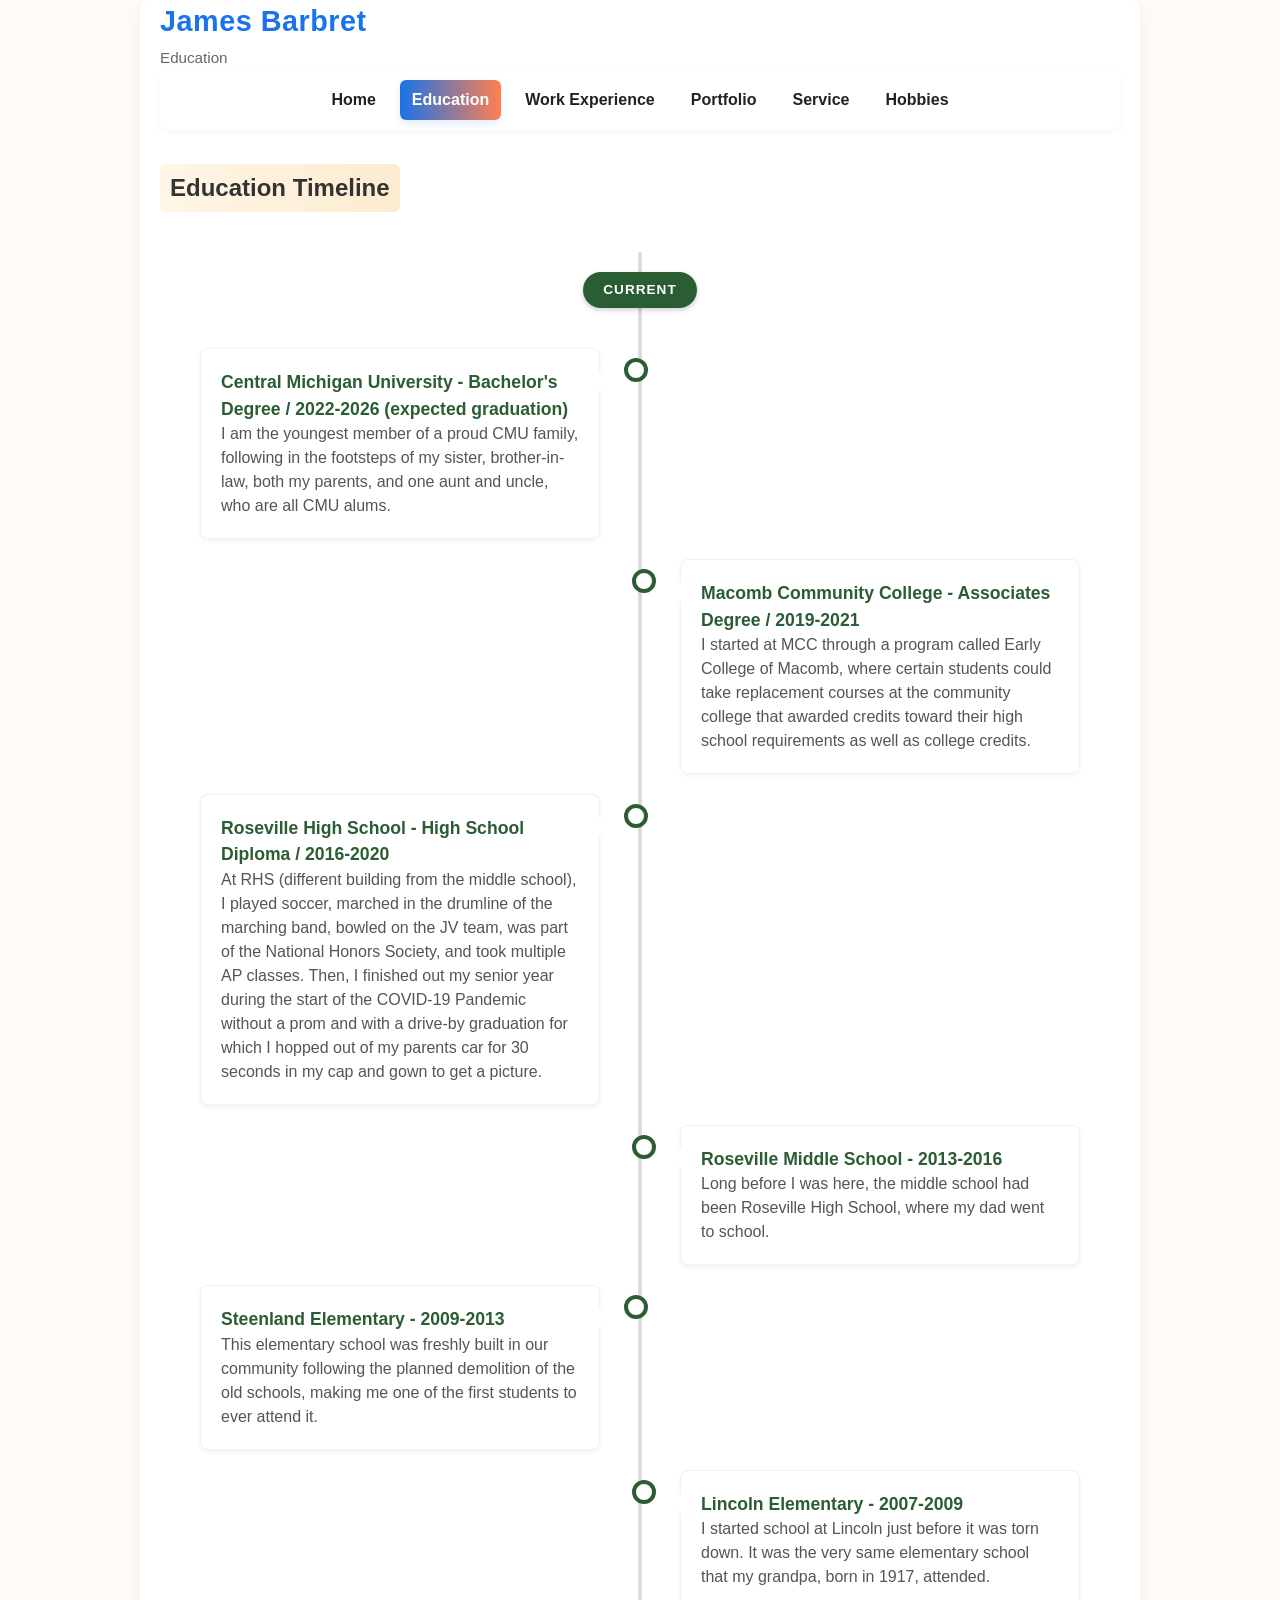
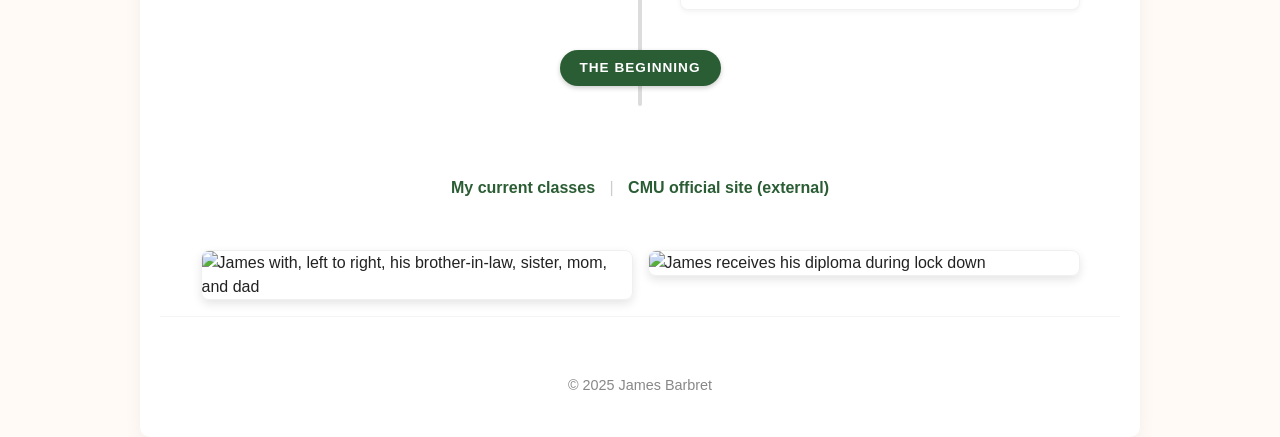
==== education.html @ 0f3dea47 "Add files via upload" ====
<!DOCTYPE html>
<html lang="en">
<head>
  <meta charset="utf-8" />
  <title>Education - James Barbret</title>
  <link rel="stylesheet" href="styles.css">

  <style>
    /* --- Your Original Base Styles --- */
    body { 
        background-color: #fffaf6; 
        font-family: 'Segoe UI', Tahoma, Geneva, Verdana, sans-serif;
    }
    
    .container {
        max-width: 1000px;
        margin: 0 auto;
        padding: 0 20px;
    }

    .edu-header { 
        padding: 16px 0; 
        border-bottom: 1px solid rgba(0,0,0,0.04); 
    }
    
    /* --- Timeline CSS --- */
    
    .timeline {
        position: relative;
        max-width: 1000px;
        margin: 40px auto;
        padding: 20px 0; /* Add space for labels */
    }

    /* The vertical line */
    .timeline::after {
        content: '';
        position: absolute;
        width: 4px;
        background-color: #dcdcdc;
        top: 0;
        bottom: 0;
        left: 50%;
        margin-left: -2px;
        border-radius: 2px;
        z-index: 0; /* Behind the labels */
    }

    /* --- Timeline Start/End Labels --- */
    .timeline-label {
        background: #2b5d34; /* Your Green */
        color: white;
        width: fit-content;
        padding: 8px 20px;
        border-radius: 50px;
        margin: 0 auto; /* Centers it */
        position: relative;
        z-index: 2; /* Sits on top of the line */
        font-weight: bold;
        text-transform: uppercase;
        letter-spacing: 1px;
        font-size: 0.85rem;
        box-shadow: 0 2px 5px rgba(0,0,0,0.2);
        text-align: center;
    }

    .timeline-label.top { margin-bottom: 30px; }
    .timeline-label.bottom { margin-top: 30px; }

    /* --- Timeline Items --- */
    .school {
        padding: 10px 40px;
        position: relative;
        width: 50%;
        box-sizing: border-box;
        background: transparent;
    }

    .school-content {
        padding: 20px;
        background: #fff;
        border-radius: 8px;
        position: relative;
        box-shadow: 0 2px 5px rgba(0,0,0,0.05);
        border: 1px solid rgba(0,0,0,0.05);
    }

    .school h3 {
        margin-top: 0;
        color: #2b5d34;
        font-size: 1.1rem;
    }

    .school p {
        margin-bottom: 0;
        color: #555;
        line-height: 1.5;
    }

    /* The Dot on the line */
    .school::after {
        content: '';
        position: absolute;
        width: 16px;
        height: 16px;
        right: -8px; 
        background-color: #fff;
        border: 4px solid #2b5d34;
        top: 20px;
        border-radius: 50%;
        z-index: 1;
    }

    /* Left and Right positioning */
    .school.left { left: 0; }
    .school.right { left: 50%; }

    .school.right::after { left: -8px; }

    /* Arrows */
    .school.left .school-content::before {
        content: " ";
        height: 0; position: absolute; top: 22px; width: 0; z-index: 1;
        right: -10px;
        border: medium solid white;
        border-width: 10px 0 10px 10px;
        border-color: transparent transparent transparent #fff;
    }
    .school.right .school-content::before {
        content: " ";
        height: 0; position: absolute; top: 22px; width: 0; z-index: 1;
        left: -10px;
        border: medium solid white;
        border-width: 10px 10px 10px 0;
        border-color: transparent #fff transparent transparent;
    }

    /* --- Footer Elements --- */
    .sub-links { text-align: center; padding: 30px 0; }
    .sub-links a { color: #2b5d34; text-decoration: none; font-weight: bold; margin: 0 10px; }
    .sub-links a:hover { text-decoration: underline; }

    .image-grid { display: flex; justify-content: center; gap: 15px; flex-wrap: wrap; margin-top: 20px; }
    .image-grid img { max-width: 45%; border-radius: 8px; box-shadow: 0 4px 10px rgba(0,0,0,0.1); }
    
    #site-footer { text-align: center; padding: 40px 0; color: #888; font-size: 0.9rem; }

    /* --- Mobile Responsive --- */
    @media screen and (max-width: 768px) {
        .timeline::after { left: 31px; }
        .timeline-label { margin-left: 0; } /* Align labels left to match line */
        
        .school { width: 100%; padding-left: 70px; padding-right: 25px; }
        .school.right { left: 0%; }

        .school::after { left: 21px; } 
        .school.right::after { left: 21px; }

        .school.right .school-content::before {
            left: auto; right: 100%; 
            border-width: 10px 10px 10px 0;
            border-color: transparent #fff transparent transparent; 
        }
    }
  </style>
</head>
<body>

  <div class="container">
    <div id="site-title">James Barbret</div>
    <div id="page-subtitle">Education</div>

    
      <nav class="navbar">
  <a href="index.html">Home</a>
  <a href="education.html" class="active">Education</a>
  <a href="work.html">Work Experience</a>
  <a href="portfolio.html">Portfolio</a>
  <a href="service.html">Service</a>
  <a href="hobbies.html">Hobbies</a>
</nav>

    <section class="edu-header">
      <h2 class="highlight" style="text-align:center;">Education Timeline</h2>
      
      <div class="timeline">
        
        <div class="timeline-label top">Current</div>

        <div class="school left">
            <div class="school-content">
                <h3>Central Michigan University - Bachelor's Degree / 2022-2026 (expected graduation)</h3>
            <p>I am the youngest member of a proud CMU family, following in the footsteps of my sister, brother-in-law, both my parents, and one aunt and uncle, who are all CMU alums.</p>
            </div>
        </div>

        <div class="school right">
            <div class="school-content">
                <h3>Macomb Community College - Associates Degree / 2019-2021</h3>
            <p>
                I started at MCC through a program called Early College of Macomb, where certain students could take replacement courses
                at the community college that awarded credits toward their high school requirements as well as college credits.
            </p>
            </div>
        </div>

        <div class="school left">
            <div class="school-content">
                <h3>Roseville High School - High School Diploma / 2016-2020</h3>
            <p>
                At RHS (different building from the middle school), I played soccer, marched in the drumline of the marching band, bowled on the JV team, was part of the National Honors Society,
                and took multiple AP classes. Then, I finished out my senior year during the start of the COVID-19 Pandemic without a prom and with a drive-by graduation
                for which I hopped out of my parents car for 30 seconds in my cap and gown to get a picture.
            </p>
            </div>
        </div>

        <div class="school right">
            <div class="school-content">
                <h3>Roseville Middle School - 2013-2016</h3>
            <p>Long before I was here, the middle school had been Roseville High School, where my dad went to school.</p>
            </div>
        </div>

        <div class="school left">
            <div class="school-content">
                <h3>Steenland Elementary - 2009-2013</h3>
            <p>This elementary school was freshly built in our community following the planned demolition of the old schools, making me one of the first students to ever attend it.</p>
            </div>
        </div>

        <div class="school right">
            <div class="school-content">
                <h3>Lincoln Elementary - 2007-2009</h3>
            <p>I started school at Lincoln just before it was torn down. It was the very same elementary school that my grandpa, born in 1917, attended.</p>
            </div>
        </div>

        <div class="timeline-label bottom">The Beginning</div>

      </div> <div class="sub-links">
        <a href="edu_cmu.html">My current classes</a>
        <span style="color:#ccc">|</span>
        <a href="https://www.cmich.edu" target="_blank">CMU official site (external)</a>
      </div>

      <div class="image-grid">
        <img src="images/FireUpFamily.jpg" alt="James with, left to right, his brother-in-law, sister, mom, and dad">
        <img src="images/StageGrad.jpg" alt="James receives his diploma during lock down">
      </div>
    </section>

    <footer id="site-footer">© 2025 James Barbret</footer>
  </div>

</body>
</html>
---- styles.css ----
/* --- External stylesheet (styles.css) --- */

/* Basic reset */
* { box-sizing: border-box; margin: 0; padding: 0; }

/* Site-wide variables */
:root{
  --primary: #1a73e8;
  --accent: #ff7f50;
  --text: #222;
  --muted: #666;
  --bg: #f7f9fc;
  --nav-bg: #ffffff;
}

/* Page layout */
body {
  font-family: "Segoe UI", Roboto, Arial, sans-serif;
  color: var(--text);
  background-color: var(--bg);
  line-height: 1.5;
  min-height: 100vh;
}

/* Wrapper */
.container {
  width: 92%;
  max-width: 1000px;
  margin: 20px auto;
  padding: 20px;
  background: white;
  border-radius: 10px;
  box-shadow: 0 6px 18px rgba(0,0,0,0.05);
}

#site-title {
  font-size: 1.8rem;
  color: var(--primary);
  font-weight: 700;
  letter-spacing: 0.5px;
}
#page-subtitle {
  color: var(--muted);
  font-size: 0.95rem;
  margin-top: 4px;
}

.navbar {
  background: var(--nav-bg);
  border-radius: 8px;
  padding: 10px;
  display:flex;
  justify-content: center;
  gap: 12px;
  box-shadow: 0 2px 6px rgba(0,0,0,0.04);
  margin-bottom: 18px;
}
.navbar a {
  text-decoration: none;
  color: var(--text);
  padding: 8px 12px;
  border-radius: 6px;
  font-weight: 600;
}
.navbar a:hover, .navbar a.active {
  background: linear-gradient(90deg, var(--primary), var(--accent));
  color: white;
  box-shadow: 0 4px 10px rgba(26,115,232,0.12);
}

.highlight {
  display:inline-block;
  padding:6px 10px;
  border-radius:6px;
  background: linear-gradient(90deg,#fff6e6,#fdebd0);
  color: #333;
  font-weight:600;
}

.image-grid {
  display: grid;
  grid-template-columns: repeat(auto-fit,minmax(140px,1fr));
  gap: 12px;
  margin-top: 14px;
}
.image-grid img {
  width: 100%;
  height: 100%;
  object-fit: cover;
  border-radius: 8px;
  border: 1px solid rgba(0,0,0,0.06);
}

.info-list {
    margin-left: 1.25rem; /* indent main list once */
    margin-bottom: 14px;
    line-height: 1.6;
}

    .info-list li {
        margin-bottom: 10px;
    }
    /* Sub-lists inside ordered list: indent further */
    .info-list ul {
        margin-left: 1.1rem; /* additional indent for nested lists */
        margin-top: 6px;
    }

    .info-list ol {
        margin-left: 0.6rem;
    }

#site-footer {
  margin-top: 18px;
  font-size: 0.85rem;
  color: var(--muted);
  text-align: center;
  padding: 12px;
}

.sub-links { margin-top: 12px; }
.sub-links a { display:inline-block; margin-right:10px; color:var(--primary); }

/* Utility */
.lead { font-size:1.05rem; color:var(--muted); margin-top:10px; }
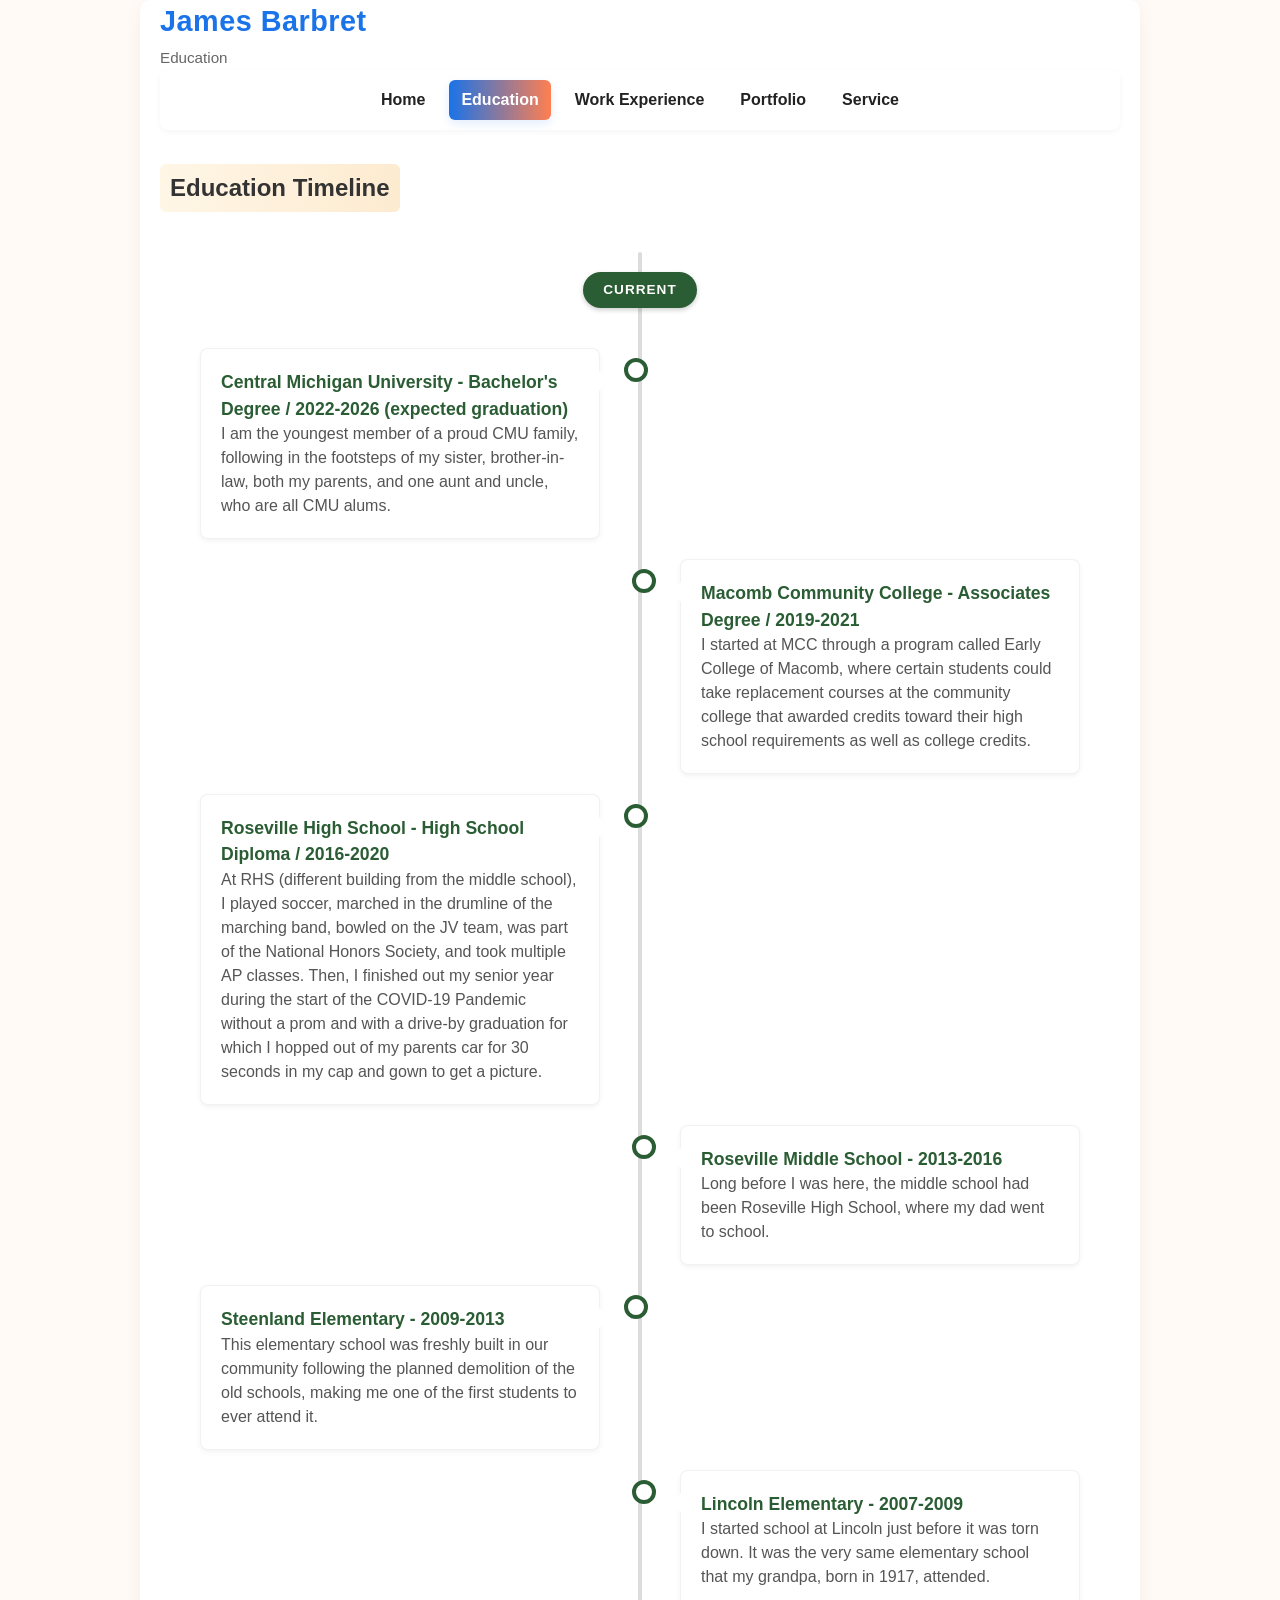
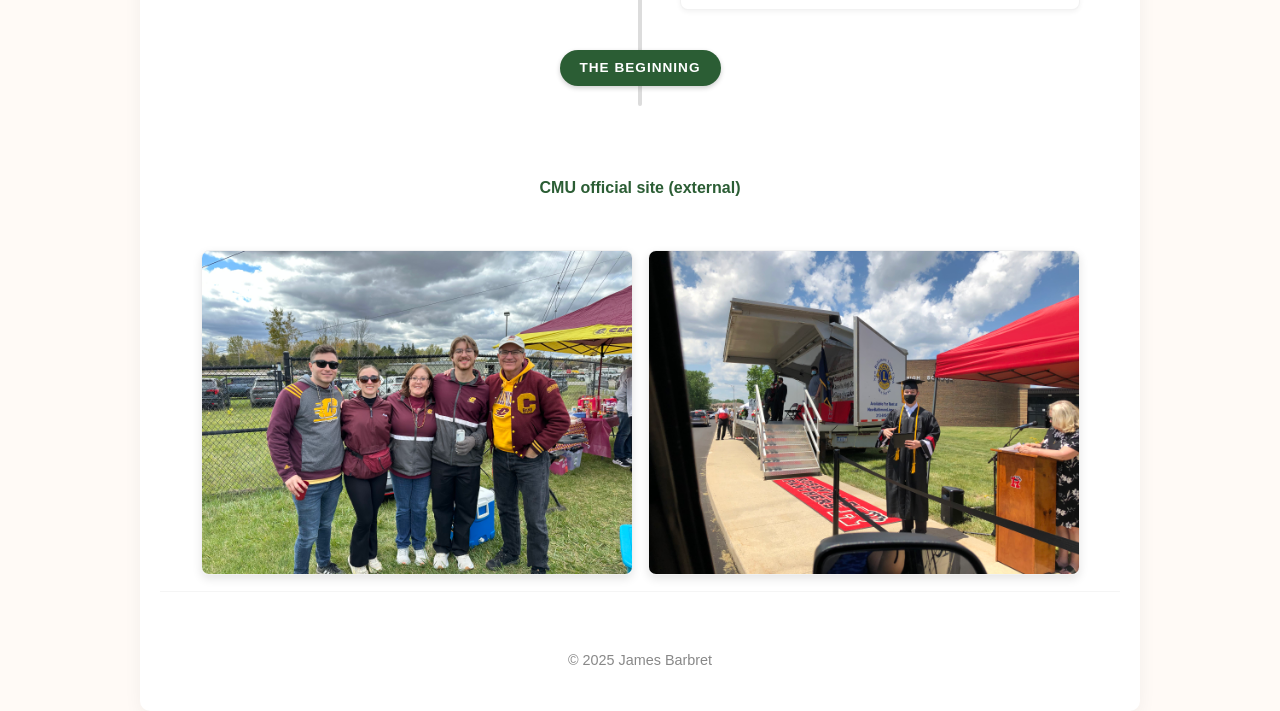
==== commit b0e972b5: "Add files via upload" ====
--- a/education.html
+++ b/education.html
@@ -177,7 +177,7 @@
   <a href="work.html">Work Experience</a>
   <a href="portfolio.html">Portfolio</a>
   <a href="service.html">Service</a>
-  <a href="hobbies.html">Hobbies</a>
+  <!-- <a href="hobbies.html">Hobbies</a> -->
 </nav>
 
     <section class="edu-header">
@@ -239,8 +239,7 @@
         <div class="timeline-label bottom">The Beginning</div>
 
       </div> <div class="sub-links">
-        <a href="edu_cmu.html">My current classes</a>
-        <span style="color:#ccc">|</span>
+        
         <a href="https://www.cmich.edu" target="_blank">CMU official site (external)</a>
       </div>
 
